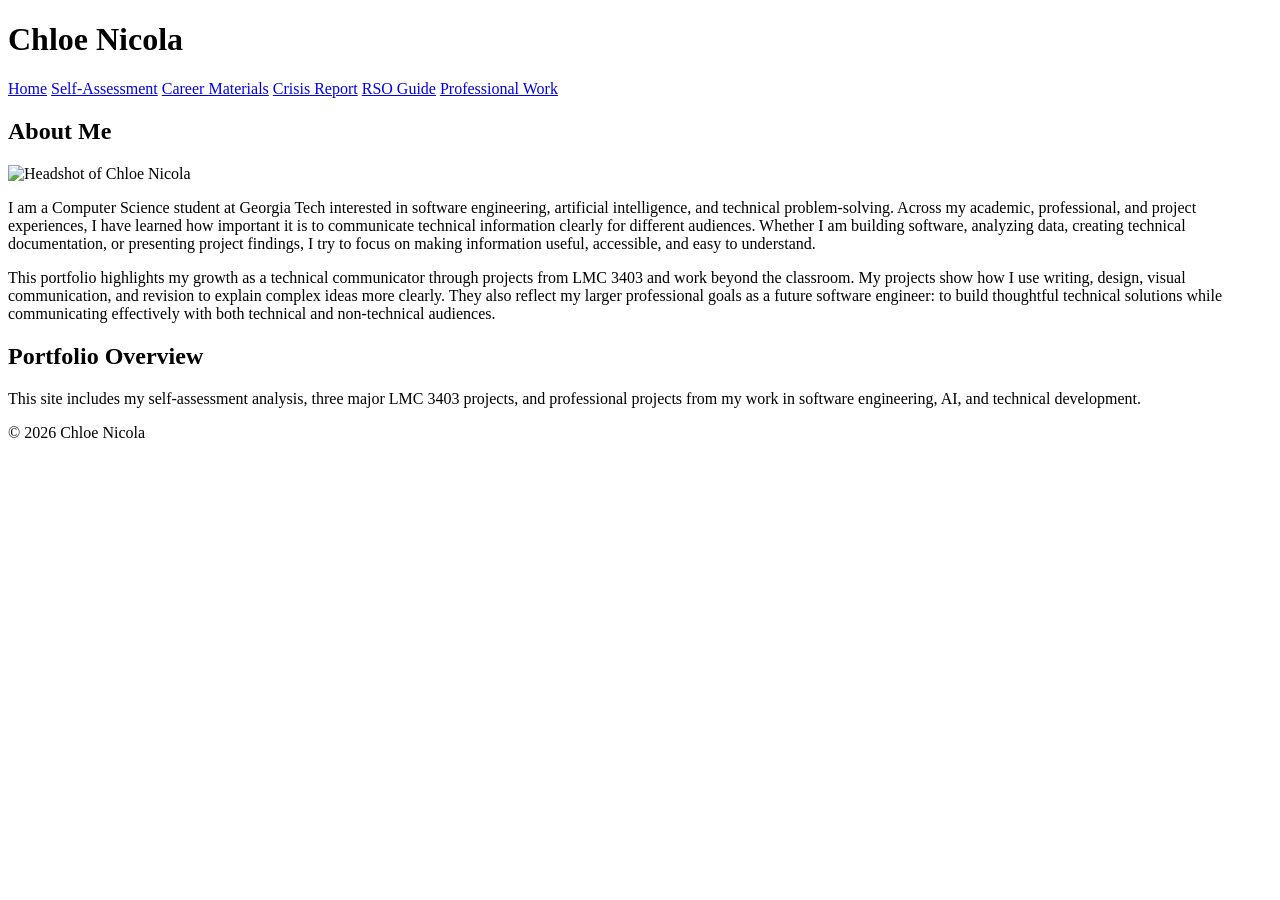
==== index.html @ b8d5d728 "initial commit" ====
<!DOCTYPE html>
<html lang="en">
<head>
  <meta charset="UTF-8">
  <title>Chloe Nicola Portfolio</title>
  <link rel="stylesheet" href="style.css">
</head>

<body>
  <header>
    <h1>Chloe Nicola</h1>
    <nav>
      <a href="index.html">Home</a>
      <a href="analysis.html">Self-Assessment</a>
      <a href="career.html">Career Materials</a>
      <a href="crisis.html">Crisis Report</a>
      <a href="rso.html">RSO Guide</a>
      <a href="professional.html">Professional Work</a>
    </nav>
  </header>

  <main>
    <section class="card">
      <h2>About Me</h2>

      <!-- Replace this image filename once you upload your headshot -->
      <img src="assets/headshot.jpg" alt="Headshot of Chloe Nicola" width="250">

      <p>
        I am a Computer Science student at Georgia Tech interested in software engineering,
        artificial intelligence, and technical problem-solving. Across my academic,
        professional, and project experiences, I have learned how important it is to
        communicate technical information clearly for different audiences. Whether I am
        building software, analyzing data, creating technical documentation, or presenting
        project findings, I try to focus on making information useful, accessible, and
        easy to understand.
      </p>

      <p>
        This portfolio highlights my growth as a technical communicator through projects
        from LMC 3403 and work beyond the classroom. My projects show how I use writing,
        design, visual communication, and revision to explain complex ideas more clearly.
        They also reflect my larger professional goals as a future software engineer:
        to build thoughtful technical solutions while communicating effectively with both
        technical and non-technical audiences.
      </p>
    </section>

    <section class="card">
      <h2>Portfolio Overview</h2>
      <p>
        This site includes my self-assessment analysis, three major LMC 3403 projects,
        and professional projects from my work in software engineering, AI, and technical
        development.
      </p>
    </section>
  </main>

  <footer>
    <p>© 2026 Chloe Nicola</p>
  </footer>
</body>
</html>
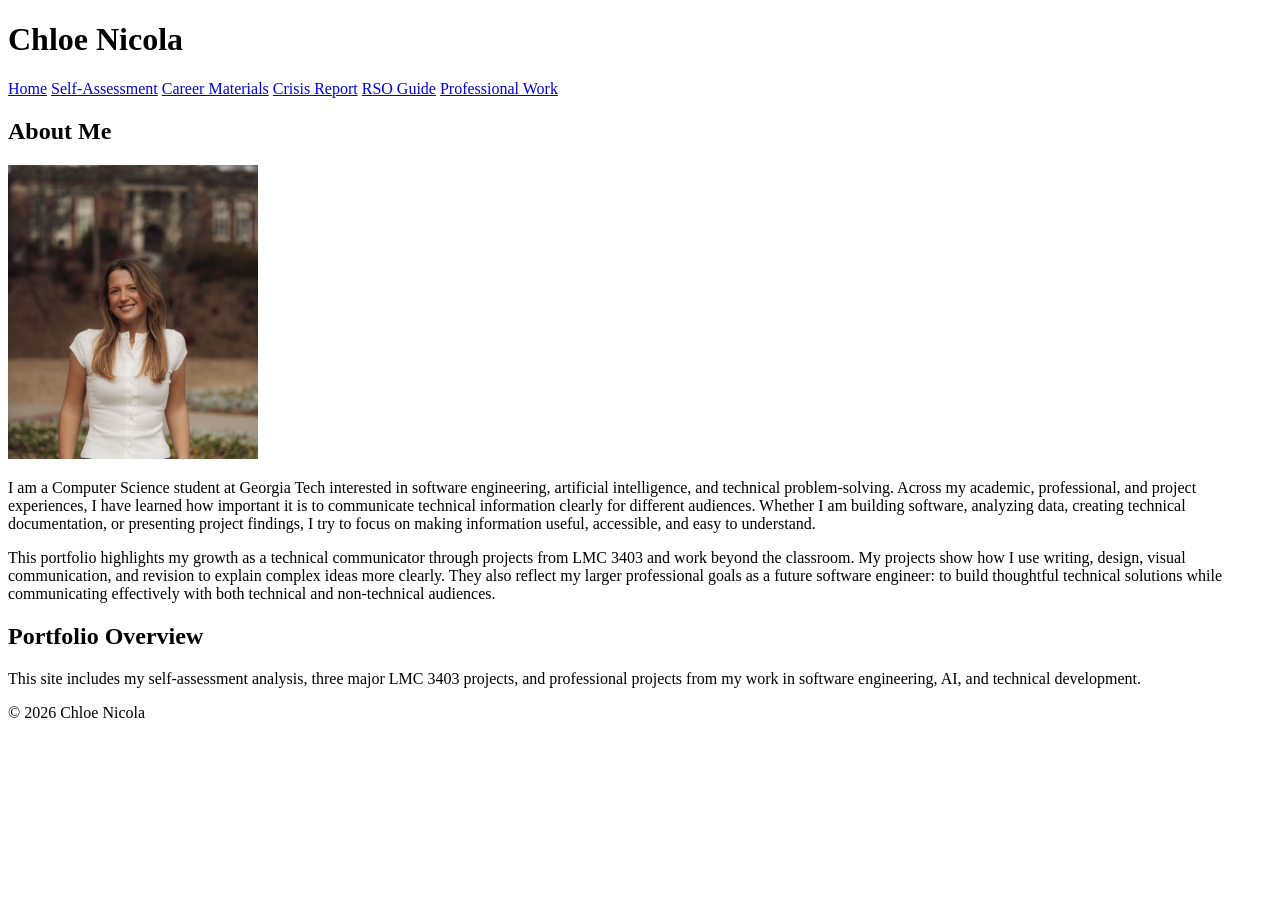
==== commit 2b80a35c: "fixed some formatting stuff" ====
--- a/index.html
+++ b/index.html
@@ -23,8 +23,7 @@
     <section class="card">
       <h2>About Me</h2>
 
-      <!-- Replace this image filename once you upload your headshot -->
-      <img src="assets/headshot.jpg" alt="Headshot of Chloe Nicola" width="250">
+      <img src="assets/headshot.png" alt="Headshot of Chloe Nicola" width="250">
 
       <p>
         I am a Computer Science student at Georgia Tech interested in software engineering,
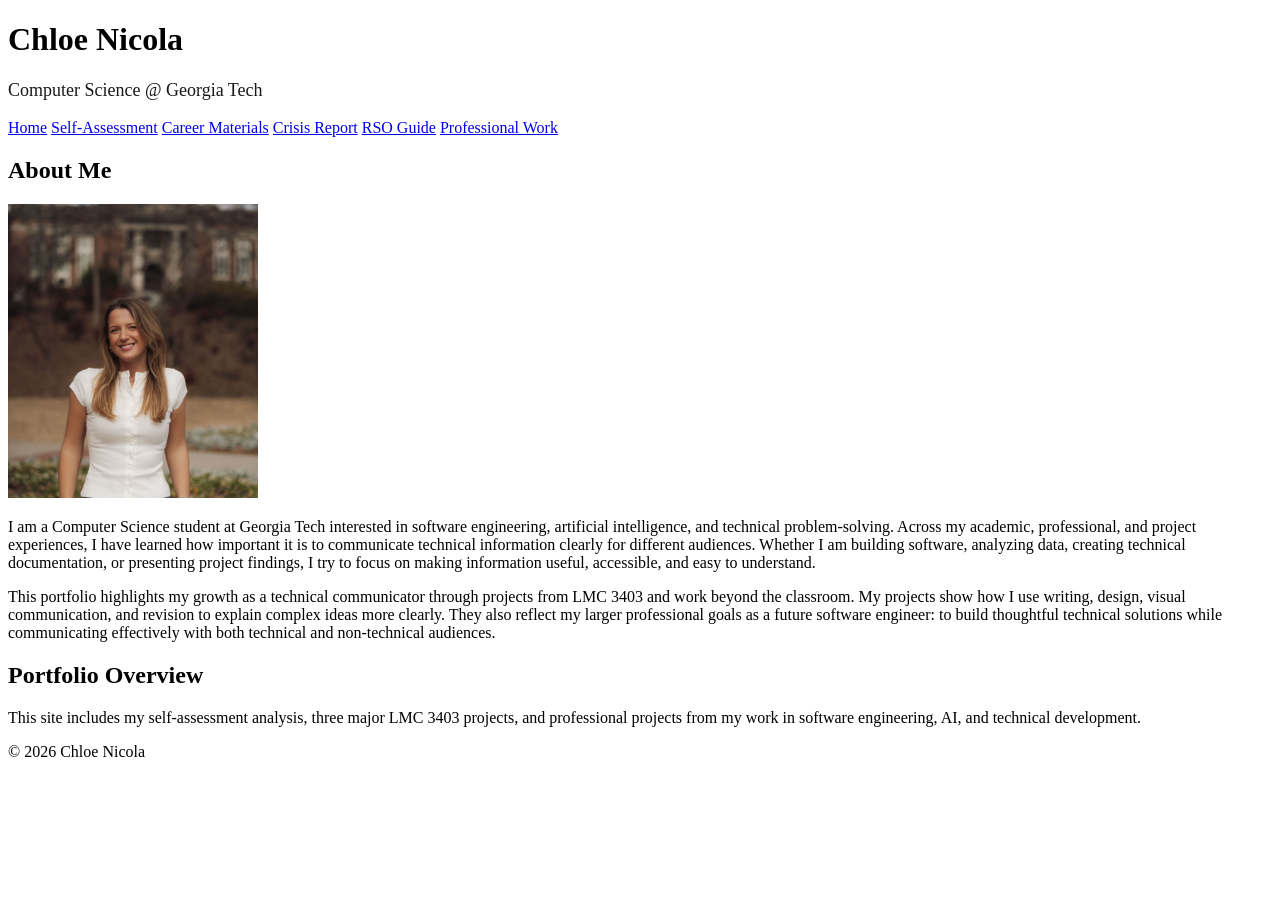
==== commit ccf5122e: "more styling" ====
--- a/index.html
+++ b/index.html
@@ -3,12 +3,14 @@
 <head>
   <meta charset="UTF-8">
   <title>Chloe Nicola Portfolio</title>
+  <link href="https://fonts.googleapis.com/css2?family=Poppins:wght@300;400;600&display=swap" rel="stylesheet"> 
   <link rel="stylesheet" href="style.css">
 </head>
 
 <body>
   <header>
     <h1>Chloe Nicola</h1>
+    <p style="font-size:18px; opacity:0.9;"> Computer Science @ Georgia Tech</p>
     <nav>
       <a href="index.html">Home</a>
       <a href="analysis.html">Self-Assessment</a>
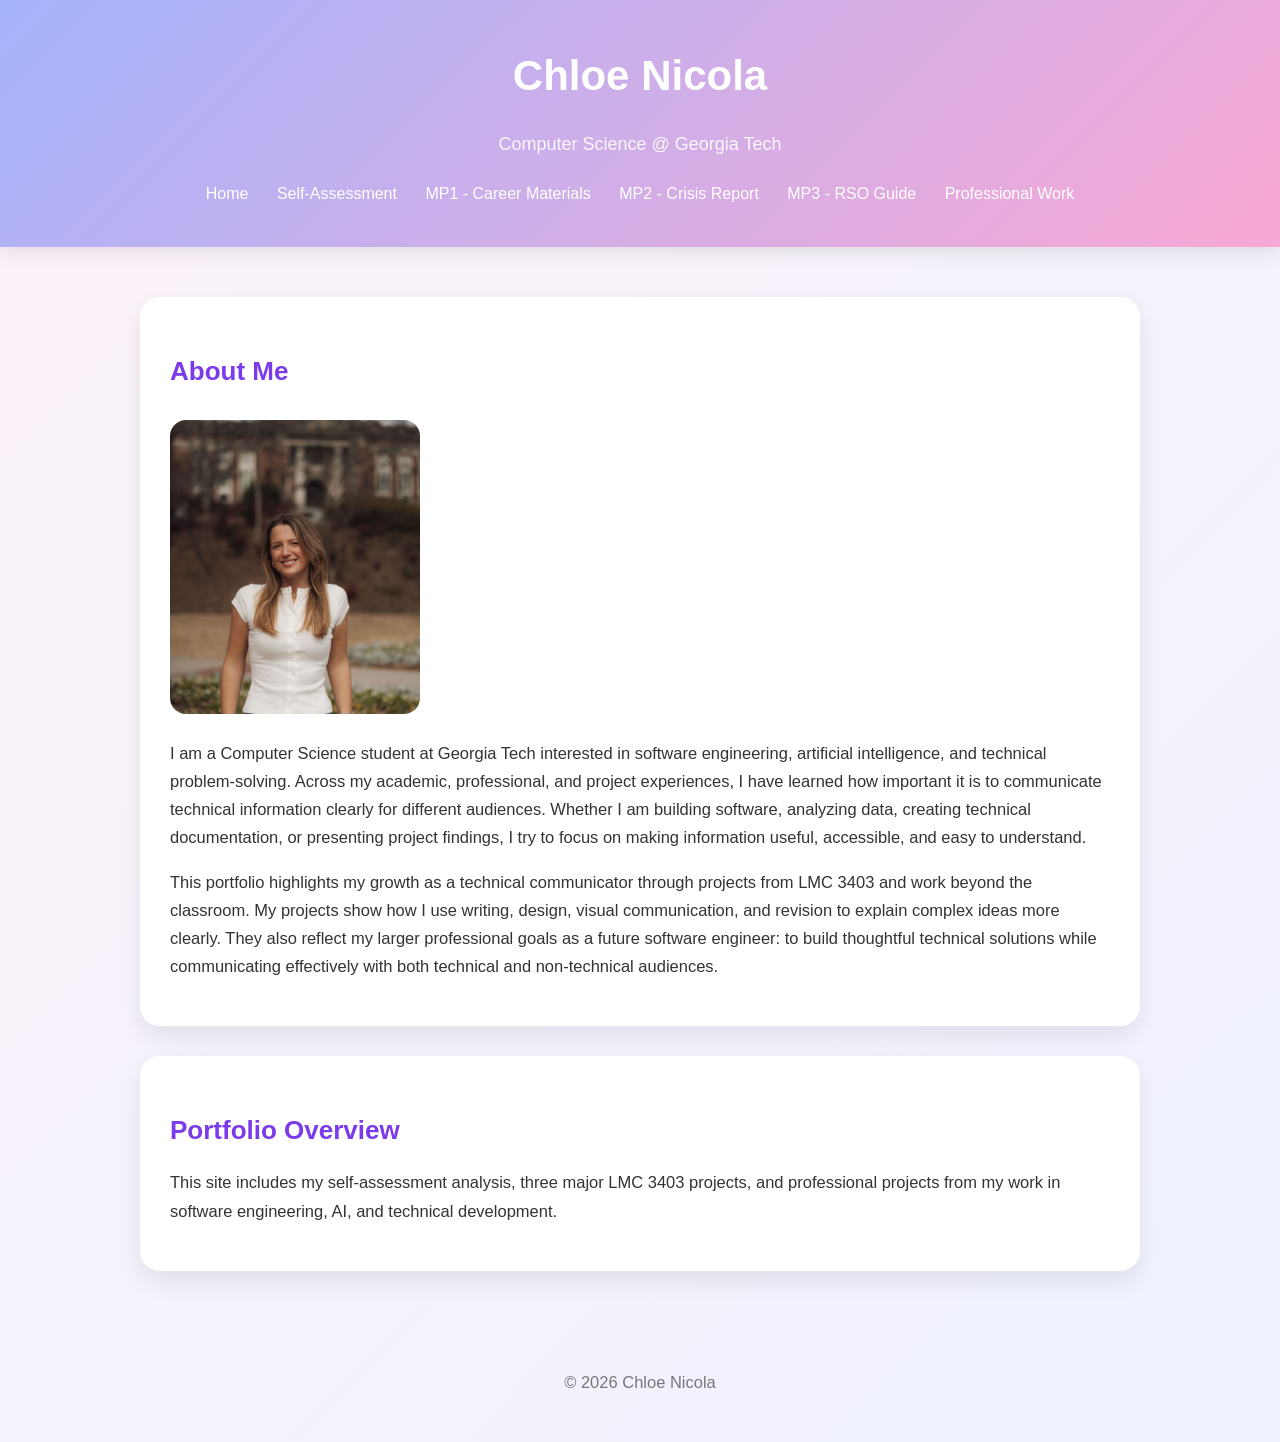
==== commit 2829c1f4: "more chnages to align with rubric" ====
--- a/index.html
+++ b/index.html
@@ -14,9 +14,9 @@
     <nav>
       <a href="index.html">Home</a>
       <a href="analysis.html">Self-Assessment</a>
-      <a href="career.html">Career Materials</a>
-      <a href="crisis.html">Crisis Report</a>
-      <a href="rso.html">RSO Guide</a>
+      <a href="career.html">MP1 - Career Materials</a>
+      <a href="crisis.html">MP2 - Crisis Report</a>
+      <a href="rso.html">MP3 - RSO Guide</a>
       <a href="professional.html">Professional Work</a>
     </nav>
   </header>
--- a/style.css
+++ b/style.css
@@ -0,0 +1,119 @@
+body {
+  font-family: 'Poppins', sans-serif;
+  margin: 0;
+  background: linear-gradient(135deg, #fdf2f8, #eef2ff);
+  color: #333;
+  line-height: 1.7;
+}
+
+/* HEADER */
+header {
+  background: linear-gradient(135deg, #a5b4fc, #f9a8d4);
+  color: white;
+  padding: 40px 60px;
+  text-align: center;
+  box-shadow: 0 4px 20px rgba(0,0,0,0.1);
+}
+
+header h1 {
+  margin: 0;
+  font-size: 42px;
+  font-weight: 600;
+}
+
+nav {
+  margin-top: 20px;
+}
+
+nav a {
+  color: white;
+  margin: 0 12px;
+  text-decoration: none;
+  font-weight: 500;
+  font-size: 16px;
+  transition: 0.2s ease;
+}
+
+nav a:hover {
+  opacity: 0.8;
+}
+
+main {
+  max-width: 1000px;
+  margin: 50px auto;
+  padding: 0 20px;
+}
+
+.card {
+  background: white;
+  padding: 30px;
+  margin-bottom: 30px;
+  border-radius: 20px;
+  box-shadow: 0 10px 25px rgba(0,0,0,0.08);
+  transition: transform 0.2s ease, box-shadow 0.2s ease;
+}
+
+.card:hover {
+  transform: translateY(-5px);
+  box-shadow: 0 14px 30px rgba(0,0,0,0.12);
+}
+
+h2 {
+  font-size: 26px;
+  margin-bottom: 12px;
+  color: #7c3aed;
+}
+
+p {
+  font-size: 16.5px;
+}
+
+.button {
+  display: inline-block;
+  background: linear-gradient(135deg, #a5b4fc, #f9a8d4);
+  color: white;
+  padding: 12px 18px;
+  border-radius: 999px;
+  text-decoration: none;
+  margin-top: 12px;
+  margin-right: 10px;
+  font-size: 14px;
+  transition: 0.2s ease;
+}
+
+.button:hover {
+  transform: scale(1.05);
+  opacity: 0.9;
+}
+
+img {
+  max-width: 100%;
+  border-radius: 16px;
+  margin-top: 15px;
+}
+
+.project-grid {
+  display: grid;
+  grid-template-columns: 1fr 1fr;
+  gap: 30px;
+}
+
+footer {
+  text-align: center;
+  padding: 30px;
+  color: #777;
+}
+
+@media (max-width: 700px) {
+  header {
+    padding: 30px 20px;
+  }
+
+  header h1 {
+    font-size: 32px;
+  }
+
+  .project-grid {
+    grid-template-columns: 1fr;
+  }
+}
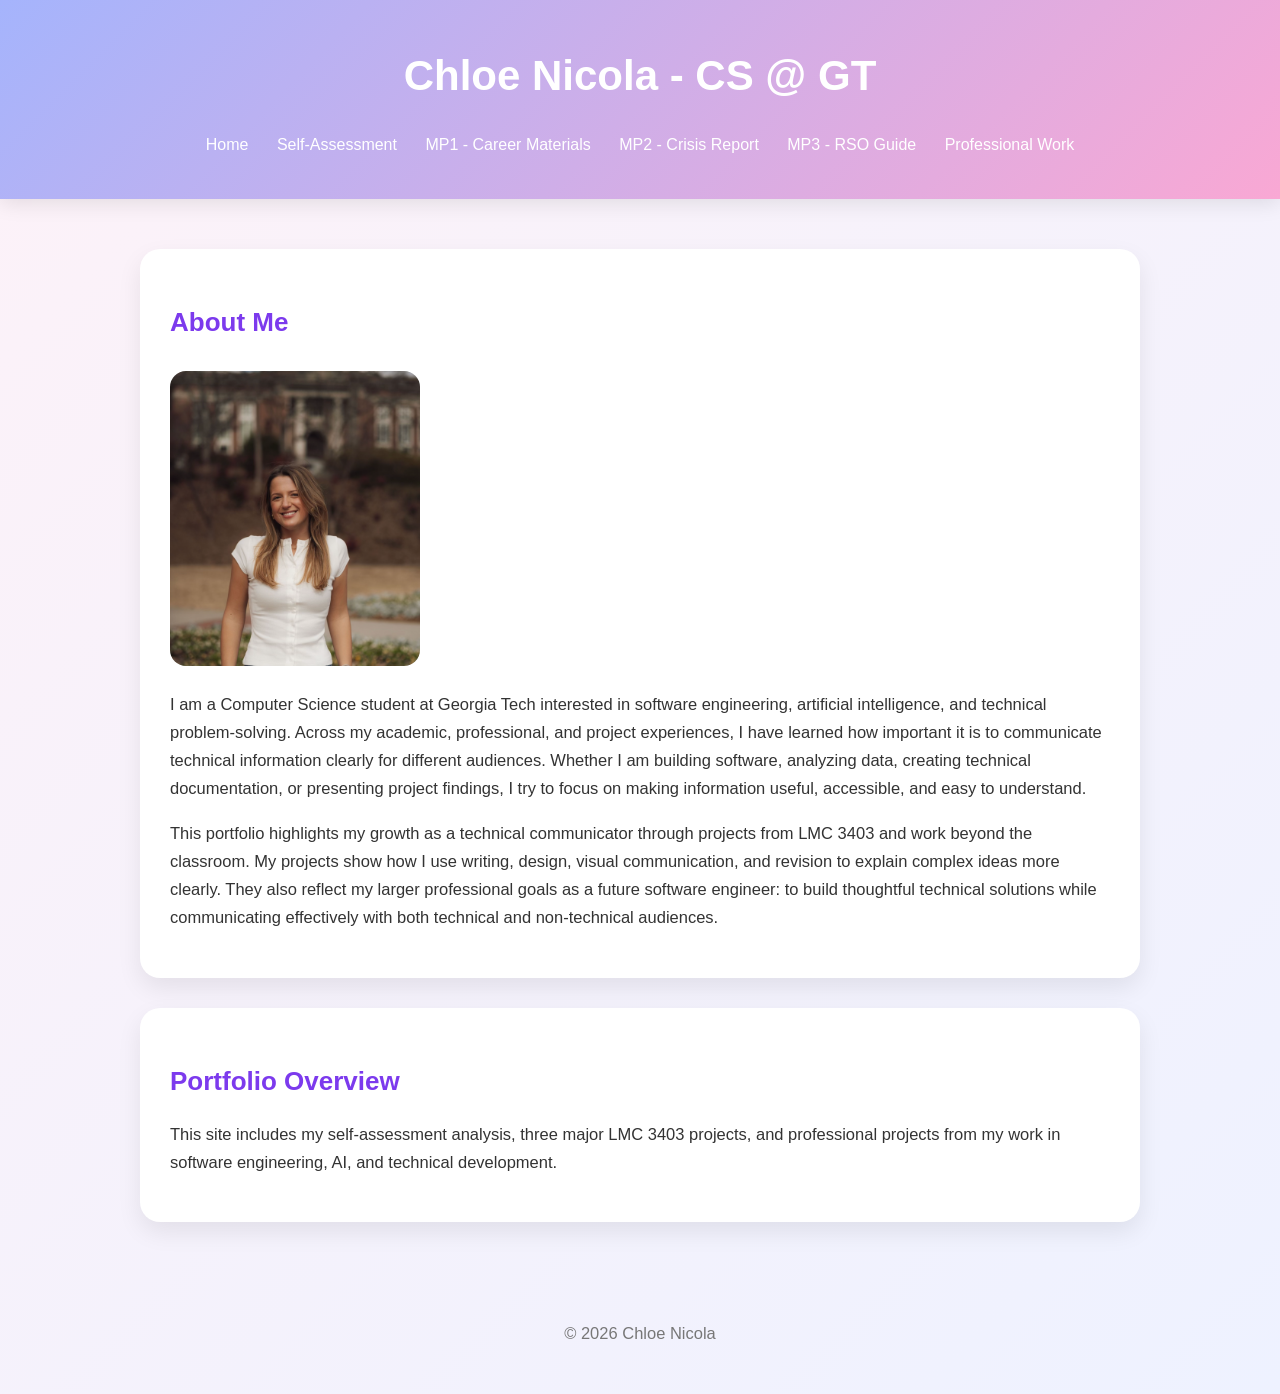
==== commit 939cac62: "final changes maybe" ====
--- a/index.html
+++ b/index.html
@@ -9,8 +9,7 @@
 
 <body>
   <header>
-    <h1>Chloe Nicola</h1>
-    <p style="font-size:18px; opacity:0.9;"> Computer Science @ Georgia Tech</p>
+    <h1>Chloe Nicola - CS @ GT</h1>
     <nav>
       <a href="index.html">Home</a>
       <a href="analysis.html">Self-Assessment</a>
